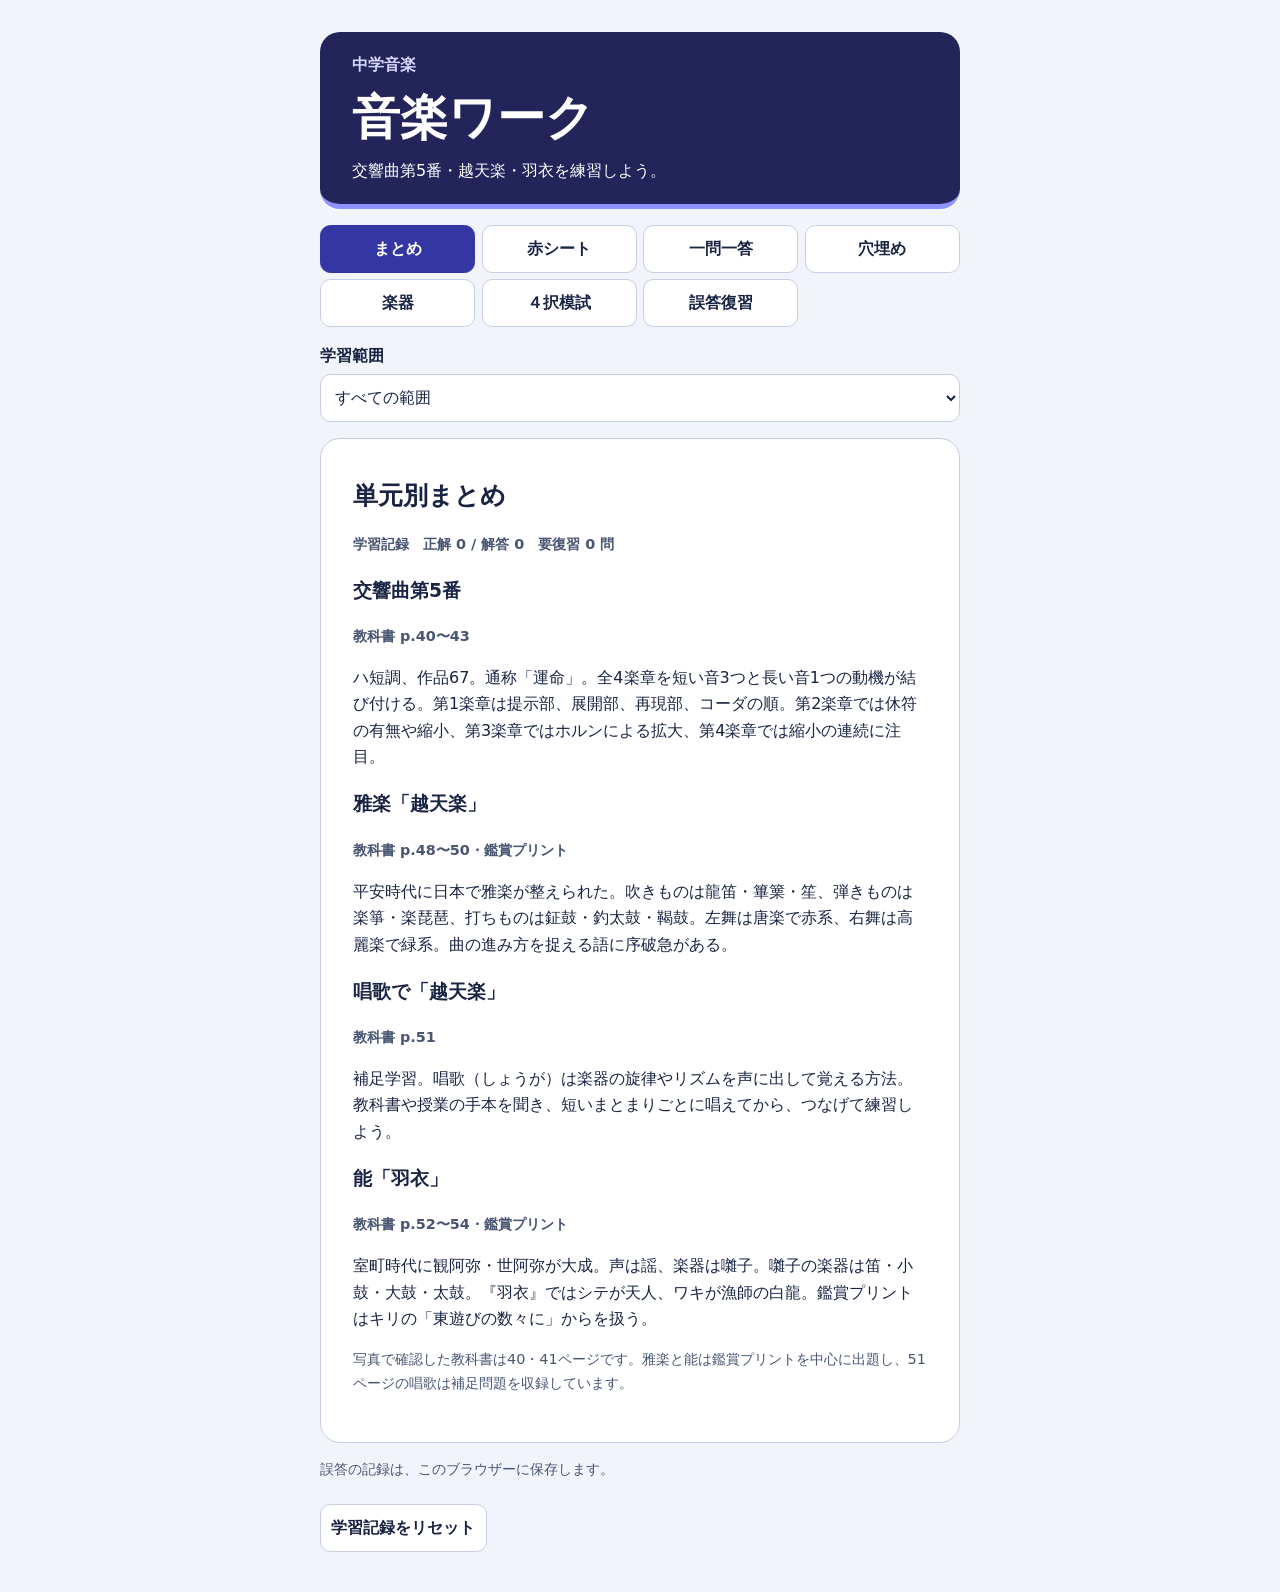
==== index.html @ 2a799f94 "Add files via upload" ====
<!doctype html>
<html lang="ja">
<head>
<meta charset="utf-8">
<meta name="viewport" content="width=device-width, initial-scale=1">
<meta name="color-scheme" content="light">
<title>中学音楽ワーク</title>
<link rel="stylesheet" href="./style.css">
<script defer src="./questions.js"></script>
<script defer src="./app.js"></script>
</head>
<body>
<main>
<header><p class="label">中学音楽</p><h1>音楽ワーク</h1><p>交響曲第5番・越天楽・羽衣を練習しよう。</p></header>
<nav aria-label="学習モード">
<button type="button" data-mode="summary" aria-pressed="true">まとめ</button>
<button type="button" data-mode="cards" aria-pressed="false">赤シート</button>
<button type="button" data-mode="short" aria-pressed="false">一問一答</button>
<button type="button" data-mode="fill" aria-pressed="false">穴埋め</button>
<button type="button" data-mode="instrument" aria-pressed="false">楽器</button>
<button type="button" data-mode="choice" aria-pressed="false">４択模試</button>
<button type="button" data-mode="review" aria-pressed="false">誤答復習</button>
</nav>
<div class="filter"><label for="unit">学習範囲</label><select id="unit"><option value="all">すべての範囲</option></select></div>
<section id="panel" aria-label="学習ワーク"></section>
<p class="note">誤答の記録は、このブラウザーに保存します。</p>
<p id="storage-note" class="note" hidden>この環境では、誤答の記録はページを開いている間だけ保持されます。</p>
<button type="button" id="reset">学習記録をリセット</button>
</main>
</body>
</html>
---- style.css ----
:root {
  font-family: system-ui, sans-serif;
  color: #192444;
  background: #f2f4fb;
  line-height: 1.65;
  --ink: #192444;
  --accent: #3437a3;
  --line: #c6cce1;
}
* { box-sizing: border-box; }
body { margin: 0; }
main { width: min(100%, 44rem); margin: auto; padding: clamp(1rem, 4vw, 2rem); }
header {
  background: #22245a; color: white; border-radius: 1.25rem;
  padding: 1.25rem clamp(1rem, 5vw, 2rem);
  border-bottom: .35rem solid #8e93ff;
}
header p, h1 { margin: 0; }
h1 { font-size: clamp(2rem, 7vw, 3rem); }
.label { color: #d7d8ff; font-weight: 700; }
nav { display: grid; grid-template-columns: repeat(4,minmax(0,1fr)); gap: .4rem; margin: 1rem 0; }
button, input { font: inherit; min-height: 48px; }
button {
  border: 1px solid var(--line); background: #fff; color: var(--ink);
  padding: .55rem .65rem; border-radius: .65rem; cursor: pointer; font-weight: 700;
}
nav button { padding-inline: .2rem; }
button[aria-pressed="true"], .primary { background: var(--accent); color: #fff; border-color: var(--accent); }
button:disabled { opacity: .55; cursor: default; }
:focus-visible { outline: 3px solid #8050cc; outline-offset: 3px; }
section { background: #fff; border: 1px solid var(--line); border-radius: 1.25rem; padding: clamp(1rem, 5vw, 2rem); }
h2 { margin: .35rem 0 1rem; font-size: clamp(1.2rem, 4vw, 1.55rem); overflow-wrap: anywhere; }
.note, .meta { color: #485573; font-size: .9rem; }
.meta { margin: 0; font-weight: 700; }
.actions { display: flex; flex-wrap: wrap; gap: .55rem; margin-top: 1rem; }
form { display: grid; gap: .6rem; }
input { width: 100%; border: 1px solid #6a7490; border-radius: .55rem; padding: .45rem .7rem; color: inherit; background: white; }
.option { text-align: left; }
.feedback { margin-top: 1rem; overflow-wrap: anywhere; }
.feedback p { margin: 0; }
.correct, .incorrect { padding: .7rem .85rem; border-radius: .6rem; }
.correct { background: #e1f5e9; color: #154b36; }
.incorrect { background: #fff0e3; color: #7b3715; }
.filter { display: grid; gap: .25rem; margin-bottom: 1rem; }
.filter label { font-weight: 700; }
select { font: inherit; min-height: 48px; width: 100%; padding: .45rem .65rem; border-radius: .65rem; border: 1px solid var(--line); color: var(--ink); background: #fff; }
.red-sheet { color: #fff; background: #a62a49; border-color: #a62a49; width: 100%; }
.card-answer { color: #8a2040; font-weight: 800; font-size: 1.35rem; }
progress { width: 100%; accent-color: var(--accent); }
#reset { margin: .5rem 0; }
@media (max-width: 350px) { nav { grid-template-columns: repeat(3,minmax(0,1fr)); } }
select { min-width: 0; max-width: 100%; }
.option { min-width: 0; overflow-wrap: anywhere; }
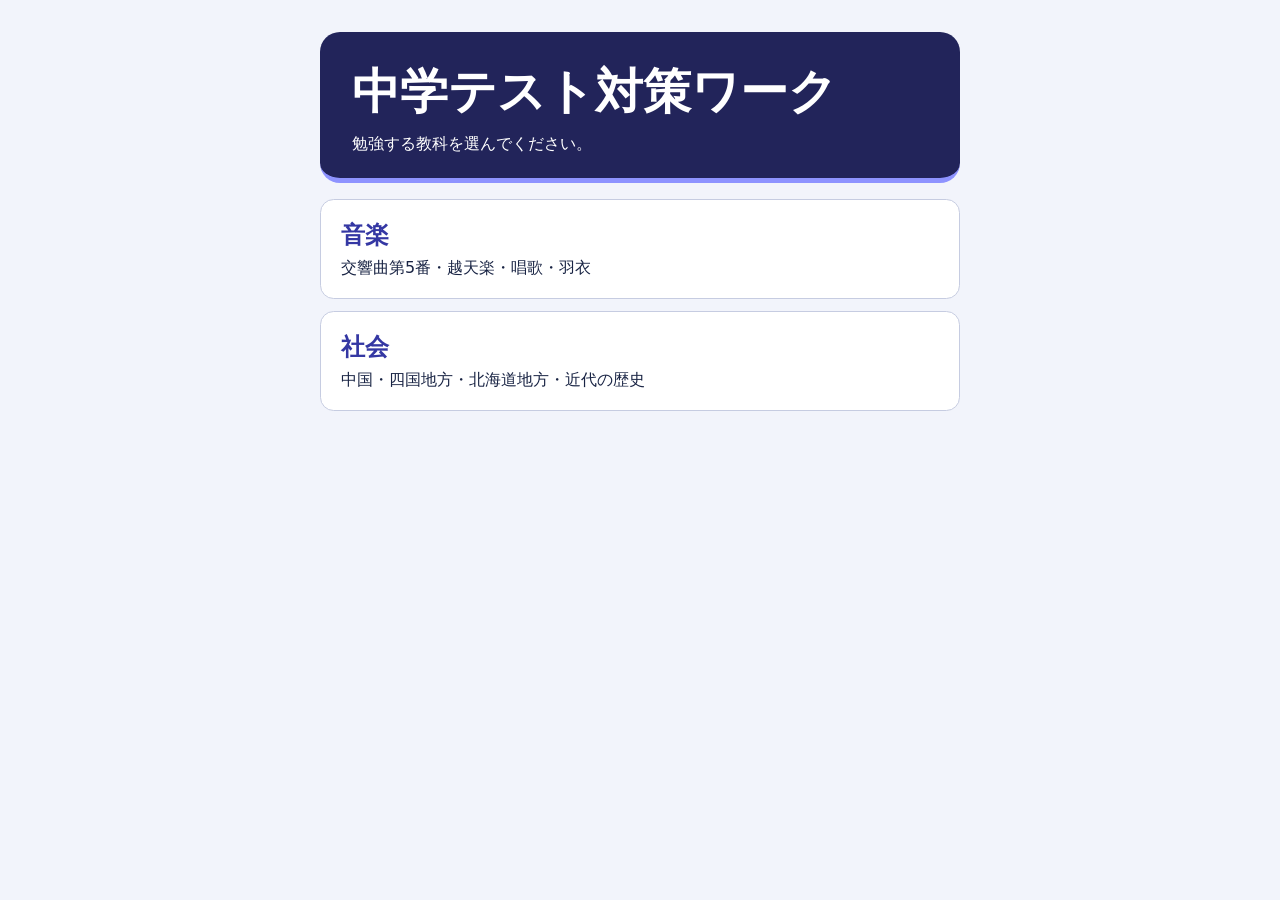
==== commit 97372849: "Add subject selection and social studies workbook" ====
--- a/index.html
+++ b/index.html
@@ -3,29 +3,16 @@
 <head>
 <meta charset="utf-8">
 <meta name="viewport" content="width=device-width, initial-scale=1">
-<meta name="color-scheme" content="light">
-<title>中学音楽ワーク</title>
+<title>中学テスト対策ワーク</title>
 <link rel="stylesheet" href="./style.css">
-<script defer src="./questions.js"></script>
-<script defer src="./app.js"></script>
 </head>
 <body>
 <main>
-<header><p class="label">中学音楽</p><h1>音楽ワーク</h1><p>交響曲第5番・越天楽・羽衣を練習しよう。</p></header>
-<nav aria-label="学習モード">
-<button type="button" data-mode="summary" aria-pressed="true">まとめ</button>
-<button type="button" data-mode="cards" aria-pressed="false">赤シート</button>
-<button type="button" data-mode="short" aria-pressed="false">一問一答</button>
-<button type="button" data-mode="fill" aria-pressed="false">穴埋め</button>
-<button type="button" data-mode="instrument" aria-pressed="false">楽器</button>
-<button type="button" data-mode="choice" aria-pressed="false">４択模試</button>
-<button type="button" data-mode="review" aria-pressed="false">誤答復習</button>
+<header><h1>中学テスト対策ワーク</h1><p>勉強する教科を選んでください。</p></header>
+<nav class="subjects" aria-label="教科">
+<a href="./music.html"><strong>音楽</strong><span>交響曲第5番・越天楽・唱歌・羽衣</span></a>
+<a href="./social.html"><strong>社会</strong><span>中国・四国地方・北海道地方・近代の歴史</span></a>
 </nav>
-<div class="filter"><label for="unit">学習範囲</label><select id="unit"><option value="all">すべての範囲</option></select></div>
-<section id="panel" aria-label="学習ワーク"></section>
-<p class="note">誤答の記録は、このブラウザーに保存します。</p>
-<p id="storage-note" class="note" hidden>この環境では、誤答の記録はページを開いている間だけ保持されます。</p>
-<button type="button" id="reset">学習記録をリセット</button>
 </main>
 </body>
 </html>
--- a/style.css
+++ b/style.css
@@ -51,3 +51,7 @@
 @media (max-width: 350px) { nav { grid-template-columns: repeat(3,minmax(0,1fr)); } }
 select { min-width: 0; max-width: 100%; }
 .option { min-width: 0; overflow-wrap: anywhere; }
+.back { display: inline-block; padding: .65rem .15rem; color: var(--accent); font-weight: 700; }
+.subjects { display: grid; grid-template-columns: 1fr; gap: .75rem; }
+.subjects a { display: grid; padding: 1rem 1.25rem; border: 1px solid var(--line); border-radius: .85rem; background: #fff; color: var(--ink); text-decoration: none; }
+.subjects a strong { font-size: 1.5rem; color: var(--accent); }
